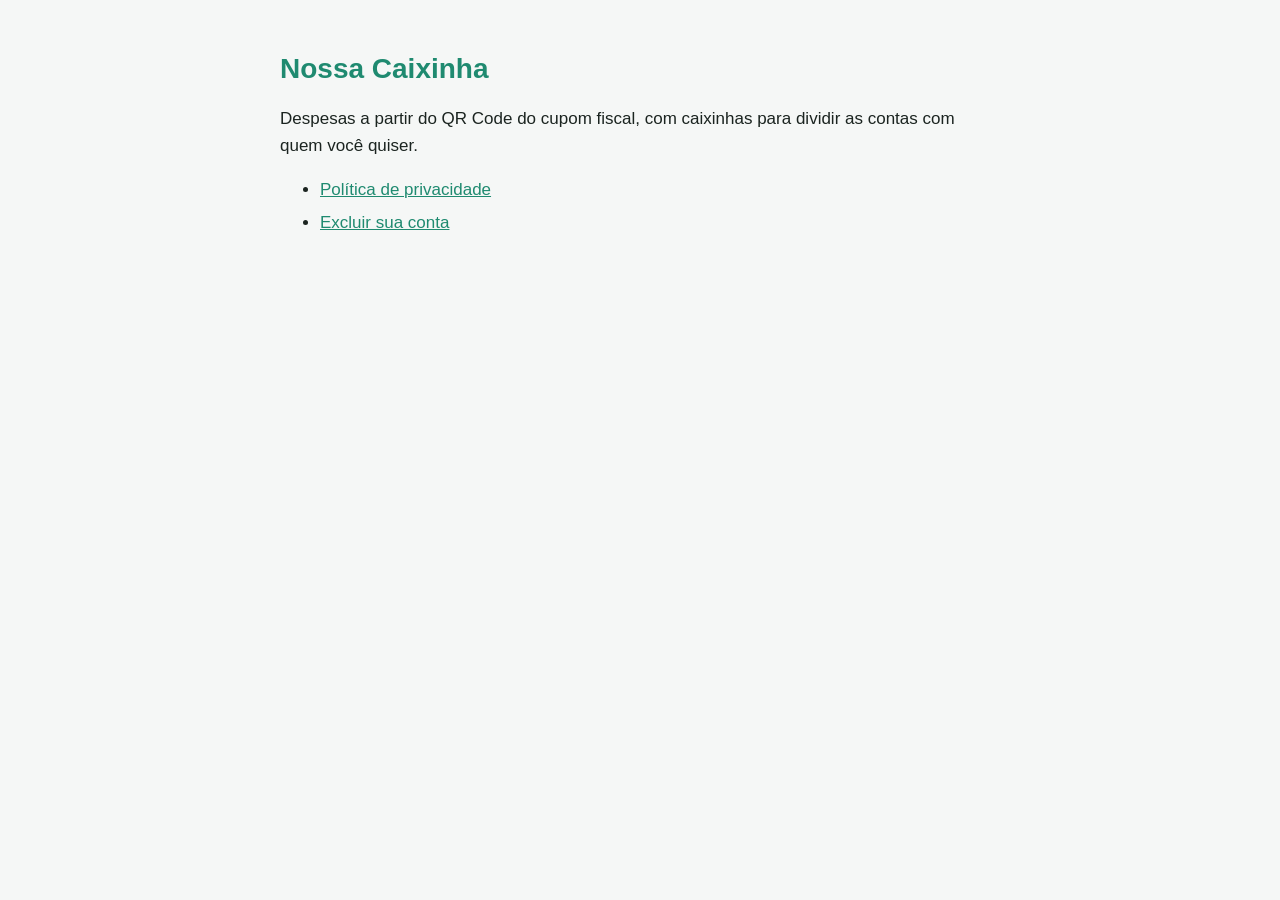
==== index.html @ 2cc0527c "Páginas públicas do Nossa Caixinha: privacidade e exclusão de conta" ====
<!DOCTYPE html>
<html lang="pt-BR">
<head>
  <meta charset="utf-8">
  <meta name="viewport" content="width=device-width, initial-scale=1">
  <title>Nossa Caixinha</title>
  <link rel="stylesheet" href="estilo.css">
</head>
<body>
<main>
  <h1>Nossa Caixinha</h1>
  <p>Despesas a partir do QR Code do cupom fiscal, com caixinhas para dividir as contas com quem você quiser.</p>
  <ul>
    <li><a href="privacidade.html">Política de privacidade</a></li>
    <li><a href="excluir-conta.html">Excluir sua conta</a></li>
  </ul>
</main>
</body>
</html>
---- estilo.css ----
/* Páginas públicas do Nossa Caixinha (política de privacidade e exclusão de conta). */
:root {
  --green: #1f8a70;
  --text: #1b2420;
  --muted: #6b7a73;
  --bg: #f5f7f6;
}

body {
  margin: 0;
  background: var(--bg);
  color: var(--text);
  font: 17px/1.6 -apple-system, BlinkMacSystemFont, "Segoe UI", Roboto, sans-serif;
}

main {
  max-width: 720px;
  margin: 0 auto;
  padding: 32px 16px 64px;
}

h1 { font-size: 28px; line-height: 1.25; color: var(--green); }
h2 { font-size: 21px; margin-top: 32px; }
h3 { font-size: 18px; margin-top: 24px; }
.meta { color: var(--muted); font-size: 15px; }
a { color: var(--green); }
li { margin-bottom: 6px; }
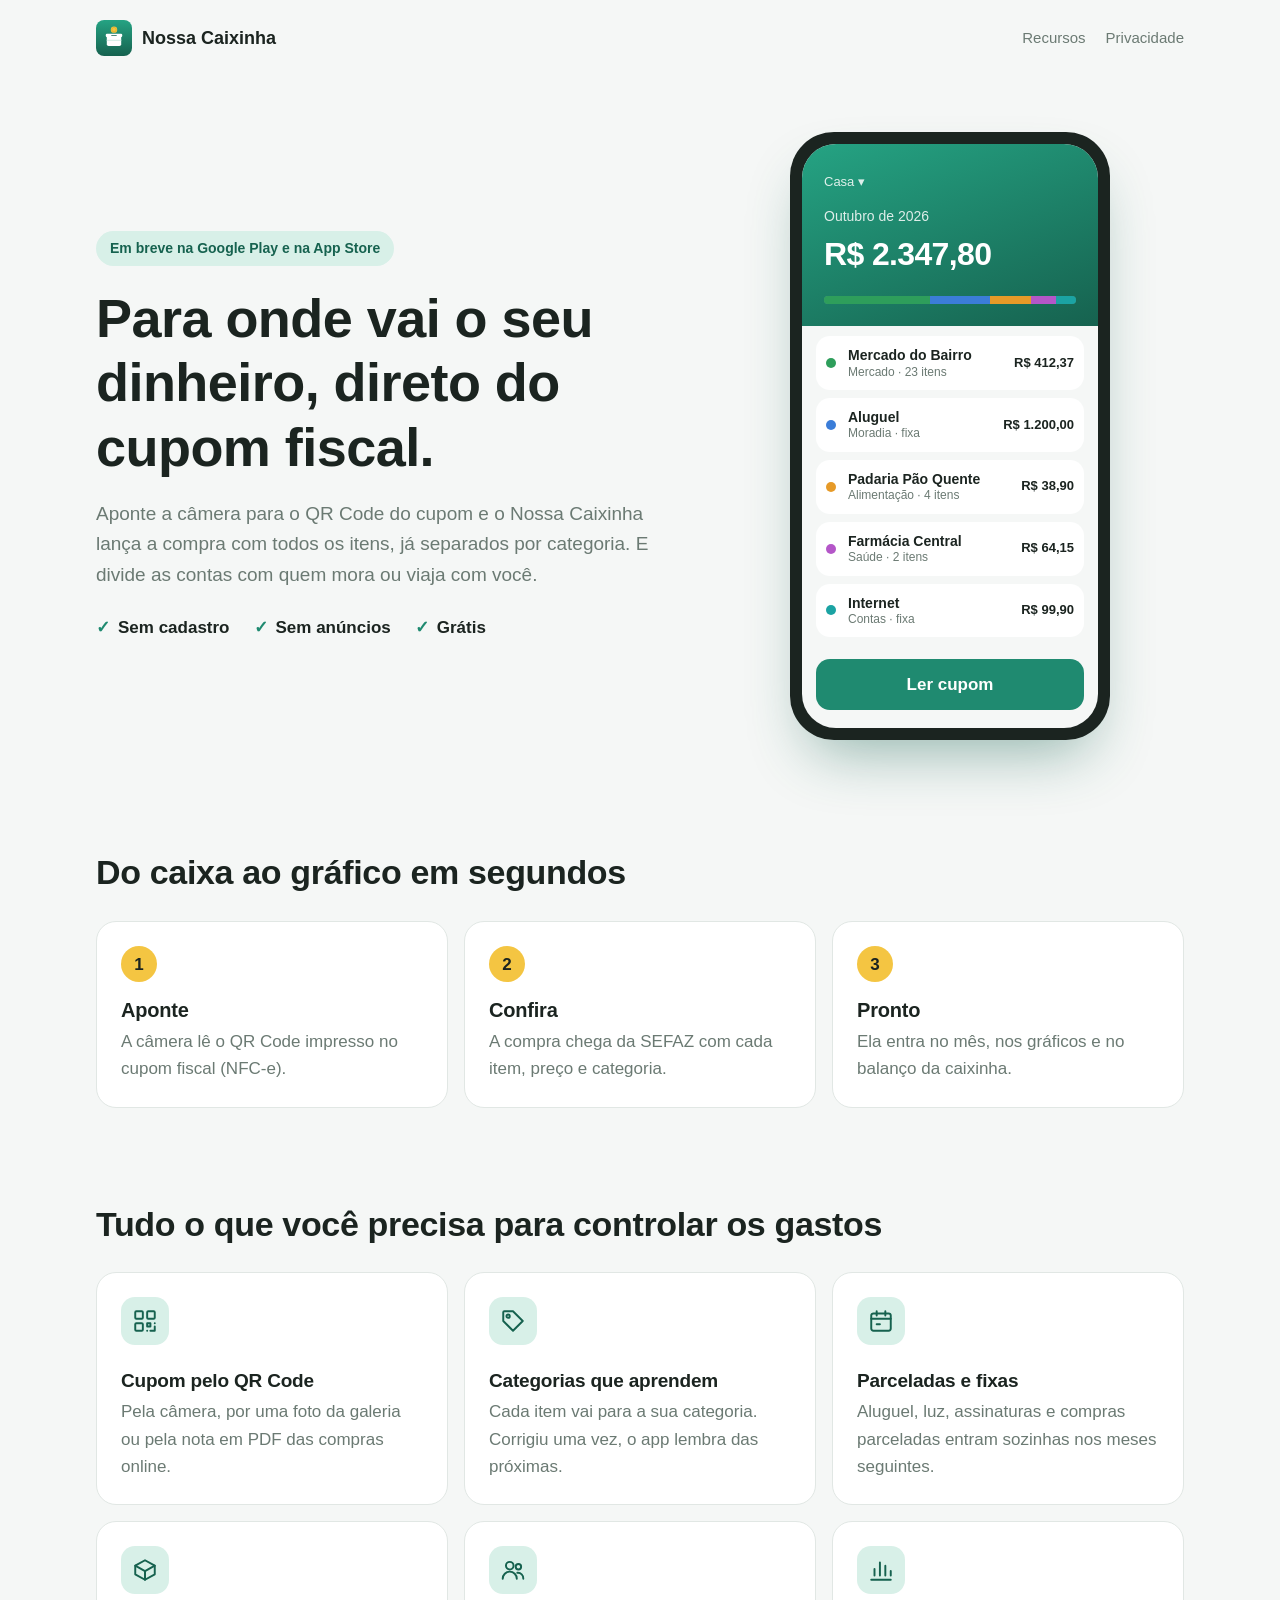
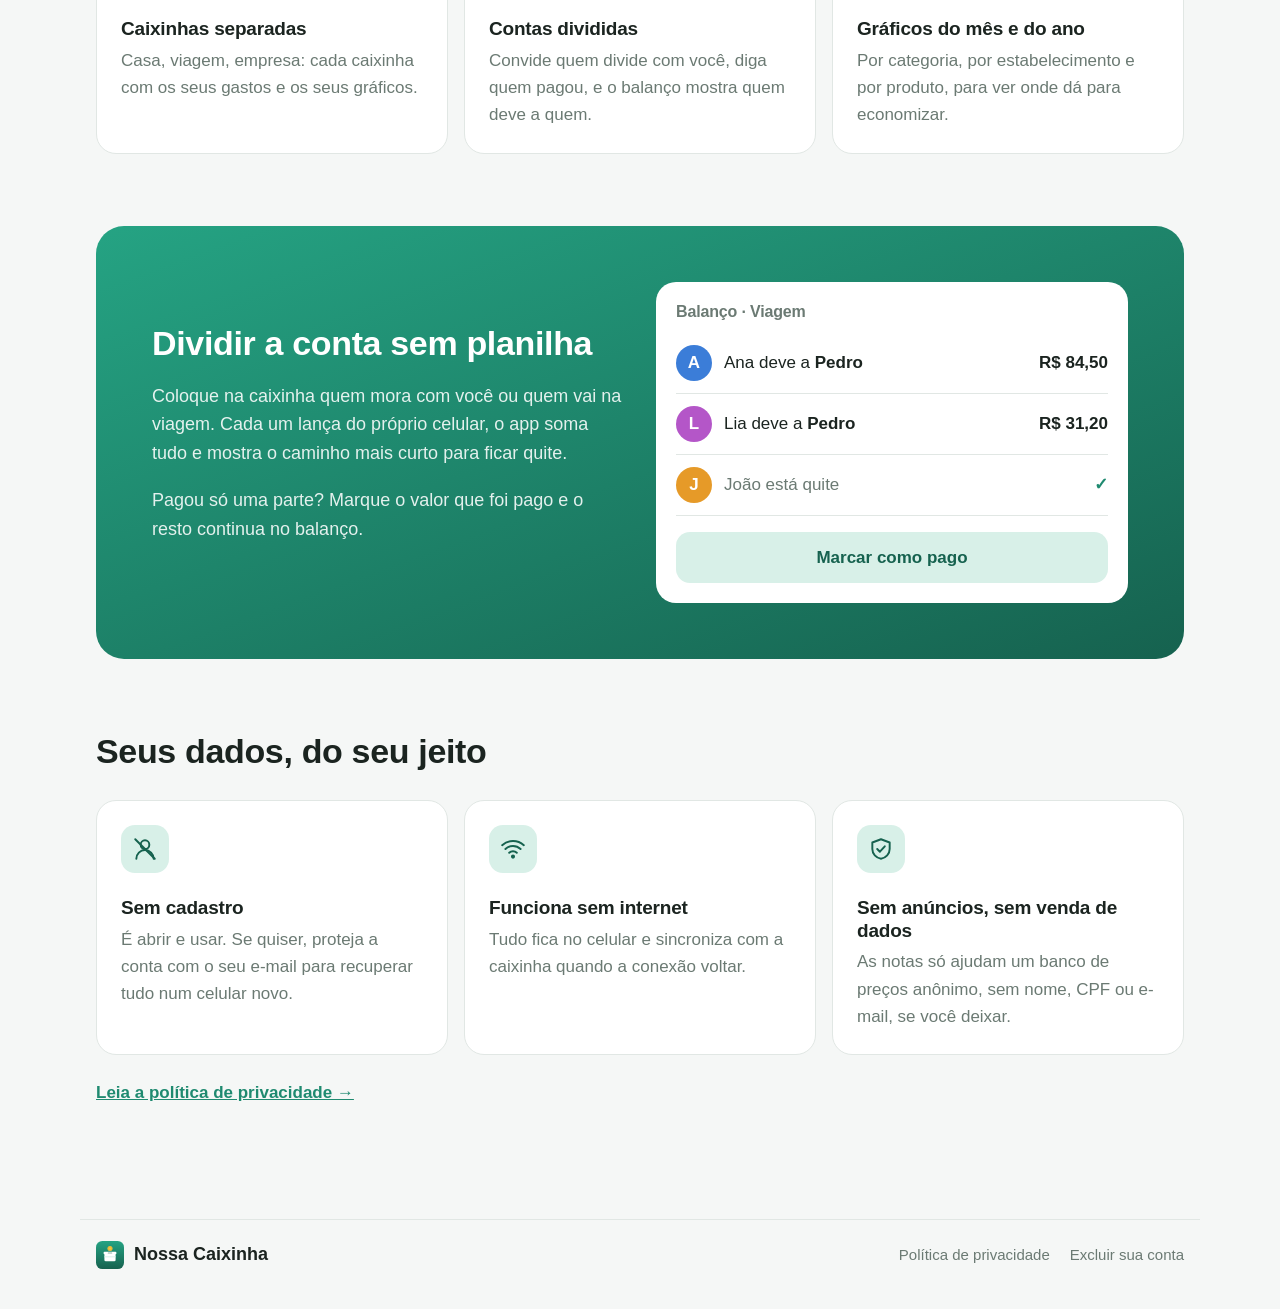
==== commit d419fdac: "Página inicial de produto e visual novo" ====
--- a/index.html
+++ b/index.html
@@ -3,17 +3,146 @@
 <head>
   <meta charset="utf-8">
   <meta name="viewport" content="width=device-width, initial-scale=1">
-  <title>Nossa Caixinha</title>
+  <title>Nossa Caixinha · Despesas pelo cupom fiscal</title>
+  <meta name="description" content="Aponte a câmera para o QR Code do cupom fiscal e veja para onde vai o seu dinheiro. Divida contas com quem mora ou viaja com você.">
+  <link rel="icon" href="icone.svg" type="image/svg+xml">
   <link rel="stylesheet" href="estilo.css">
 </head>
 <body>
-<main>
-  <h1>Nossa Caixinha</h1>
-  <p>Despesas a partir do QR Code do cupom fiscal, com caixinhas para dividir as contas com quem você quiser.</p>
-  <ul>
-    <li><a href="privacidade.html">Política de privacidade</a></li>
-    <li><a href="excluir-conta.html">Excluir sua conta</a></li>
-  </ul>
+<header class="topo">
+  <a class="marca" href="./"><img src="icone.svg" alt="" width="36" height="36"> Nossa Caixinha</a>
+  <nav>
+    <a href="#recursos">Recursos</a>
+    <a href="privacidade.html">Privacidade</a>
+  </nav>
+</header>
+
+<section class="vitrine">
+  <div class="vitrine-texto">
+    <span class="selo">Em breve na Google Play e na App Store</span>
+    <h1>Para onde vai o seu dinheiro, direto do cupom fiscal.</h1>
+    <p>Aponte a câmera para o QR Code do cupom e o Nossa Caixinha lança a compra com todos os itens, já
+      separados por categoria. E divide as contas com quem mora ou viaja com você.</p>
+    <ul class="destaques">
+      <li>Sem cadastro</li>
+      <li>Sem anúncios</li>
+      <li>Grátis</li>
+    </ul>
+  </div>
+
+  <div class="celular" aria-hidden="true">
+    <div class="tela">
+      <div class="tela-topo">
+        <span class="tela-caixinha">Casa ▾</span>
+        <span class="tela-mes">Outubro de 2026</span>
+        <strong class="tela-total">R$ 2.347,80</strong>
+        <div class="barra">
+          <i style="--p:42%; --c:#2E9E5B"></i><i style="--p:24%; --c:#3B7DD8"></i><i style="--p:16%; --c:#E69A28"></i><i style="--p:10%; --c:#B456C8"></i><i style="--p:8%; --c:#1BA3A3"></i>
+        </div>
+      </div>
+      <ul class="tela-lista">
+        <li><i style="--c:#2E9E5B"></i><span>Mercado do Bairro<small>Mercado · 23 itens</small></span><b>R$ 412,37</b></li>
+        <li><i style="--c:#3B7DD8"></i><span>Aluguel<small>Moradia · fixa</small></span><b>R$ 1.200,00</b></li>
+        <li><i style="--c:#E69A28"></i><span>Padaria Pão Quente<small>Alimentação · 4 itens</small></span><b>R$ 38,90</b></li>
+        <li><i style="--c:#B456C8"></i><span>Farmácia Central<small>Saúde · 2 itens</small></span><b>R$ 64,15</b></li>
+        <li><i style="--c:#1BA3A3"></i><span>Internet<small>Contas · fixa</small></span><b>R$ 99,90</b></li>
+      </ul>
+      <div class="tela-botao">Ler cupom</div>
+    </div>
+  </div>
+</section>
+
+<main class="conteudo">
+  <section class="passos">
+    <h2>Do caixa ao gráfico em segundos</h2>
+    <ol>
+      <li><b>1</b><h3>Aponte</h3><p>A câmera lê o QR Code impresso no cupom fiscal (NFC-e).</p></li>
+      <li><b>2</b><h3>Confira</h3><p>A compra chega da SEFAZ com cada item, preço e categoria.</p></li>
+      <li><b>3</b><h3>Pronto</h3><p>Ela entra no mês, nos gráficos e no balanço da caixinha.</p></li>
+    </ol>
+  </section>
+
+  <section id="recursos">
+    <h2>Tudo o que você precisa para controlar os gastos</h2>
+    <div class="recursos">
+      <article>
+        <svg viewBox="0 0 24 24"><rect x="3" y="3" width="7" height="7" rx="1"/><rect x="14" y="3" width="7" height="7" rx="1"/><rect x="3" y="14" width="7" height="7" rx="1"/><path d="M14 14h3v3h-3zM21 14v.01M14 21h.01M17 21h4v-4"/></svg>
+        <h3>Cupom pelo QR Code</h3>
+        <p>Pela câmera, por uma foto da galeria ou pela nota em PDF das compras online.</p>
+      </article>
+      <article>
+        <svg viewBox="0 0 24 24"><path d="M3 12V4a1 1 0 0 1 1-1h8l9 9-9 9z"/><circle cx="7.5" cy="7.5" r="1.5"/></svg>
+        <h3>Categorias que aprendem</h3>
+        <p>Cada item vai para a sua categoria. Corrigiu uma vez, o app lembra das próximas.</p>
+      </article>
+      <article>
+        <svg viewBox="0 0 24 24"><rect x="3" y="5" width="18" height="16" rx="2"/><path d="M3 10h18M8 3v4M16 3v4M8 15h3"/></svg>
+        <h3>Parceladas e fixas</h3>
+        <p>Aluguel, luz, assinaturas e compras parceladas entram sozinhas nos meses seguintes.</p>
+      </article>
+      <article>
+        <svg viewBox="0 0 24 24"><path d="M3 8l9-5 9 5v8l-9 5-9-5z"/><path d="M3 8l9 5 9-5M12 13v8"/></svg>
+        <h3>Caixinhas separadas</h3>
+        <p>Casa, viagem, empresa: cada caixinha com os seus gastos e os seus gráficos.</p>
+      </article>
+      <article>
+        <svg viewBox="0 0 24 24"><circle cx="9" cy="8" r="3.5"/><path d="M2.5 20a6.5 6.5 0 0 1 13 0"/><circle cx="17" cy="9" r="2.5"/><path d="M16 14.6a5 5 0 0 1 5.5 5.4"/></svg>
+        <h3>Contas divididas</h3>
+        <p>Convide quem divide com você, diga quem pagou, e o balanço mostra quem deve a quem.</p>
+      </article>
+      <article>
+        <svg viewBox="0 0 24 24"><path d="M3 21h18M6 17v-6M11 17V5M16 17v-9M21 17v-4"/></svg>
+        <h3>Gráficos do mês e do ano</h3>
+        <p>Por categoria, por estabelecimento e por produto, para ver onde dá para economizar.</p>
+      </article>
+    </div>
+  </section>
+
+  <section class="dividir">
+    <div>
+      <h2>Dividir a conta sem planilha</h2>
+      <p>Coloque na caixinha quem mora com você ou quem vai na viagem. Cada um lança do próprio celular, o
+        app soma tudo e mostra o caminho mais curto para ficar quite.</p>
+      <p>Pagou só uma parte? Marque o valor que foi pago e o resto continua no balanço.</p>
+    </div>
+    <div class="balanco" aria-hidden="true">
+      <h3>Balanço · Viagem</h3>
+      <div class="linha"><span class="avatar" style="--c:#3B7DD8">A</span><span>Ana deve a <b>Pedro</b></span><b class="valor">R$ 84,50</b></div>
+      <div class="linha"><span class="avatar" style="--c:#B456C8">L</span><span>Lia deve a <b>Pedro</b></span><b class="valor">R$ 31,20</b></div>
+      <div class="linha quite"><span class="avatar" style="--c:#E69A28">J</span><span>João está quite</span><b class="valor">✓</b></div>
+      <div class="balanco-botao">Marcar como pago</div>
+    </div>
+  </section>
+
+  <section class="confianca">
+    <h2>Seus dados, do seu jeito</h2>
+    <div class="recursos">
+      <article>
+        <svg viewBox="0 0 24 24"><circle cx="12" cy="8" r="4"/><path d="M4 21a8 8 0 0 1 16 0"/><path d="M3 3l18 18"/></svg>
+        <h3>Sem cadastro</h3>
+        <p>É abrir e usar. Se quiser, proteja a conta com o seu e-mail para recuperar tudo num celular novo.</p>
+      </article>
+      <article>
+        <svg viewBox="0 0 24 24"><path d="M2 8.5a15 15 0 0 1 20 0M5 12a10 10 0 0 1 14 0M8.5 15.5a5 5 0 0 1 7 0"/><circle cx="12" cy="19" r="1"/></svg>
+        <h3>Funciona sem internet</h3>
+        <p>Tudo fica no celular e sincroniza com a caixinha quando a conexão voltar.</p>
+      </article>
+      <article>
+        <svg viewBox="0 0 24 24"><path d="M12 3l8 3v6c0 4.5-3.4 8.3-8 9-4.6-.7-8-4.5-8-9V6z"/><path d="M8.5 12l2.5 2.5 4.5-5"/></svg>
+        <h3>Sem anúncios, sem venda de dados</h3>
+        <p>As notas só ajudam um banco de preços anônimo, sem nome, CPF ou e-mail, se você deixar.</p>
+      </article>
+    </div>
+    <p class="link-politica"><a href="privacidade.html">Leia a política de privacidade →</a></p>
+  </section>
 </main>
+
+<footer class="rodape">
+  <a class="marca" href="./"><img src="icone.svg" alt="" width="28" height="28"> Nossa Caixinha</a>
+  <nav>
+    <a href="privacidade.html">Política de privacidade</a>
+    <a href="excluir-conta.html">Excluir sua conta</a>
+  </nav>
+</footer>
 </body>
 </html>
--- a/estilo.css
+++ b/estilo.css
@@ -1,10 +1,20 @@
-/* Páginas públicas do Nossa Caixinha (política de privacidade e exclusão de conta). */
+/* Páginas públicas do Nossa Caixinha: o início, a política de privacidade e a exclusão de conta.
+   As cores são as do app (src/theme/colors.ts). */
 :root {
   --green: #1f8a70;
+  --green-dark: #16624f;
+  --green-light: #25a383;
+  --mint: #d8f0e8;
+  --gold: #f4c542;
   --text: #1b2420;
   --muted: #6b7a73;
+  --border: #e1e7e4;
   --bg: #f5f7f6;
-}
+  --surface: #ffffff;
+  --radius: 20px;
+}
+
+* { box-sizing: border-box; }
 
 body {
   margin: 0;
@@ -13,15 +23,201 @@
   font: 17px/1.6 -apple-system, BlinkMacSystemFont, "Segoe UI", Roboto, sans-serif;
 }
 
-main {
-  max-width: 720px;
+a { color: var(--green); }
+h1, h2, h3 { line-height: 1.2; letter-spacing: -0.01em; }
+
+/* Cabeçalho e rodapé, em todas as páginas */
+.topo, .rodape {
+  display: flex;
+  flex-wrap: wrap;
+  align-items: center;
+  justify-content: space-between;
+  gap: 12px 24px;
+  max-width: 1120px;
   margin: 0 auto;
-  padding: 32px 16px 64px;
-}
-
-h1 { font-size: 28px; line-height: 1.25; color: var(--green); }
-h2 { font-size: 21px; margin-top: 32px; }
-h3 { font-size: 18px; margin-top: 24px; }
+  padding: 20px 16px;
+}
+.marca {
+  display: inline-flex;
+  align-items: center;
+  gap: 10px;
+  color: var(--text);
+  font-weight: 700;
+  font-size: 18px;
+  text-decoration: none;
+}
+.topo nav, .rodape nav { display: flex; gap: 20px; }
+.topo nav a, .rodape nav a { color: var(--muted); text-decoration: none; font-size: 15px; }
+.topo nav a:hover, .rodape nav a:hover { color: var(--green); }
+.rodape { border-top: 1px solid var(--border); margin-top: 48px; padding-bottom: 40px; }
+
+/* Vitrine do início */
+.vitrine {
+  display: grid;
+  gap: 48px;
+  align-items: center;
+  max-width: 1120px;
+  margin: 0 auto;
+  padding: 40px 16px 64px;
+}
+@media (min-width: 880px) {
+  .vitrine { grid-template-columns: 1.1fr 0.9fr; padding-top: 56px; }
+}
+.selo {
+  display: inline-block;
+  padding: 6px 14px;
+  border-radius: 999px;
+  background: var(--mint);
+  color: var(--green-dark);
+  font-size: 14px;
+  font-weight: 600;
+}
+.vitrine h1 { font-size: clamp(34px, 6vw, 54px); margin: 20px 0 16px; }
+.vitrine-texto > p { font-size: 19px; color: var(--muted); max-width: 34em; }
+.destaques { display: flex; flex-wrap: wrap; gap: 8px 24px; padding: 0; margin: 24px 0 0; list-style: none; }
+.destaques li { font-weight: 600; }
+.destaques li::before { content: "✓"; color: var(--green); margin-right: 8px; }
+
+/* Celular de exemplo, só em HTML e CSS */
+.celular {
+  justify-self: center;
+  width: min(320px, 100%);
+  padding: 12px;
+  border-radius: 44px;
+  background: #1b2420;
+  box-shadow: 0 30px 60px -20px rgba(22, 98, 79, 0.45);
+}
+.tela { overflow: hidden; border-radius: 34px; background: var(--bg); }
+.tela-topo {
+  display: flex;
+  flex-direction: column;
+  gap: 2px;
+  padding: 28px 22px 22px;
+  background: linear-gradient(160deg, var(--green-light), var(--green-dark));
+  color: #fff;
+}
+.tela-caixinha { font-size: 13px; opacity: 0.85; }
+.tela-mes { font-size: 14px; opacity: 0.85; margin-top: 10px; }
+.tela-total { font-size: 32px; letter-spacing: -0.02em; }
+.barra { display: flex; height: 8px; margin-top: 14px; border-radius: 4px; overflow: hidden; background: rgba(255,255,255,0.2); }
+.barra i { width: var(--p); background: var(--c); }
+.tela-lista { list-style: none; margin: 0; padding: 10px 14px; }
+.tela-lista li {
+  display: flex;
+  align-items: center;
+  gap: 12px;
+  padding: 10px;
+  margin-bottom: 8px;
+  border-radius: 14px;
+  background: var(--surface);
+  font-size: 14px;
+}
+.tela-lista i { flex: none; width: 10px; height: 10px; border-radius: 50%; background: var(--c); }
+.tela-lista span { flex: 1; display: flex; flex-direction: column; font-weight: 600; line-height: 1.3; }
+.tela-lista small { font-weight: 400; color: var(--muted); font-size: 12px; }
+.tela-lista b { font-size: 13px; }
+.tela-botao {
+  margin: 4px 14px 18px;
+  padding: 12px;
+  border-radius: 14px;
+  background: var(--green);
+  color: #fff;
+  font-weight: 700;
+  text-align: center;
+}
+
+/* Seções do início */
+.conteudo { max-width: 1120px; margin: 0 auto; padding: 0 16px; }
+.conteudo > section { padding: 48px 0; }
+.conteudo h2 { font-size: clamp(26px, 4vw, 34px); margin: 0 0 28px; }
+
+.passos ol { display: grid; gap: 16px; padding: 0; margin: 0; list-style: none; }
+@media (min-width: 720px) { .passos ol { grid-template-columns: repeat(3, 1fr); } }
+.passos li { padding: 24px; border-radius: var(--radius); background: var(--surface); border: 1px solid var(--border); }
+.passos li b {
+  display: grid;
+  place-items: center;
+  width: 36px;
+  height: 36px;
+  border-radius: 50%;
+  background: var(--gold);
+  color: var(--text);
+}
+.passos h3 { margin: 16px 0 6px; font-size: 20px; }
+.passos p, .recursos p { margin: 0; color: var(--muted); }
+
+.recursos { display: grid; gap: 16px; }
+@media (min-width: 640px) { .recursos { grid-template-columns: repeat(2, 1fr); } }
+@media (min-width: 960px) { .recursos { grid-template-columns: repeat(3, 1fr); } }
+.recursos article { padding: 24px; border-radius: var(--radius); background: var(--surface); border: 1px solid var(--border); }
+.recursos svg {
+  width: 48px;
+  height: 48px;
+  padding: 11px;
+  border-radius: 14px;
+  background: var(--mint);
+  fill: none;
+  stroke: var(--green-dark);
+  stroke-width: 1.8;
+  stroke-linecap: round;
+  stroke-linejoin: round;
+}
+.recursos h3 { margin: 16px 0 6px; font-size: 19px; }
+
+.dividir {
+  display: grid;
+  gap: 32px;
+  align-items: center;
+  margin: 24px 0;
+  padding: 40px 24px !important;
+  border-radius: 28px;
+  background: linear-gradient(160deg, var(--green-light), var(--green-dark));
+  color: #fff;
+}
+@media (min-width: 880px) { .dividir { grid-template-columns: 1fr 1fr; padding: 56px !important; } }
+.dividir h2 { margin-bottom: 16px; }
+.dividir p { color: rgba(255, 255, 255, 0.88); font-size: 18px; }
+.balanco { padding: 20px; border-radius: var(--radius); background: var(--surface); color: var(--text); }
+.balanco h3 { margin: 0 0 12px; font-size: 16px; color: var(--muted); }
+.linha { display: flex; align-items: center; gap: 12px; padding: 12px 0; border-bottom: 1px solid var(--border); }
+.linha span:nth-child(2) { flex: 1; }
+.linha.quite { color: var(--muted); }
+.linha.quite .valor { color: var(--green); }
+.avatar {
+  display: grid;
+  place-items: center;
+  width: 36px;
+  height: 36px;
+  border-radius: 50%;
+  background: var(--c);
+  color: #fff;
+  font-weight: 700;
+}
+.balanco-botao {
+  margin-top: 16px;
+  padding: 12px;
+  border-radius: 14px;
+  background: var(--mint);
+  color: var(--green-dark);
+  font-weight: 700;
+  text-align: center;
+}
+
+.link-politica { margin-top: 24px; font-weight: 600; }
+
+/* Páginas de texto: política de privacidade e exclusão de conta */
+.texto {
+  max-width: 760px;
+  margin: 8px auto 0;
+  padding: 32px 20px 40px;
+  border-radius: 28px;
+  background: var(--surface);
+  border: 1px solid var(--border);
+}
+@media (min-width: 800px) { .texto { padding: 48px 56px; } }
+.texto h1 { font-size: clamp(28px, 5vw, 36px); margin-top: 0; }
+.texto h2 { font-size: 22px; margin-top: 36px; color: var(--green-dark); }
+.texto h3 { font-size: 18px; margin-top: 24px; }
+.texto li { margin-bottom: 6px; }
 .meta { color: var(--muted); font-size: 15px; }
-a { color: var(--green); }
-li { margin-bottom: 6px; }
+@media (max-width: 799px) { .texto { margin: 0 16px; } }
